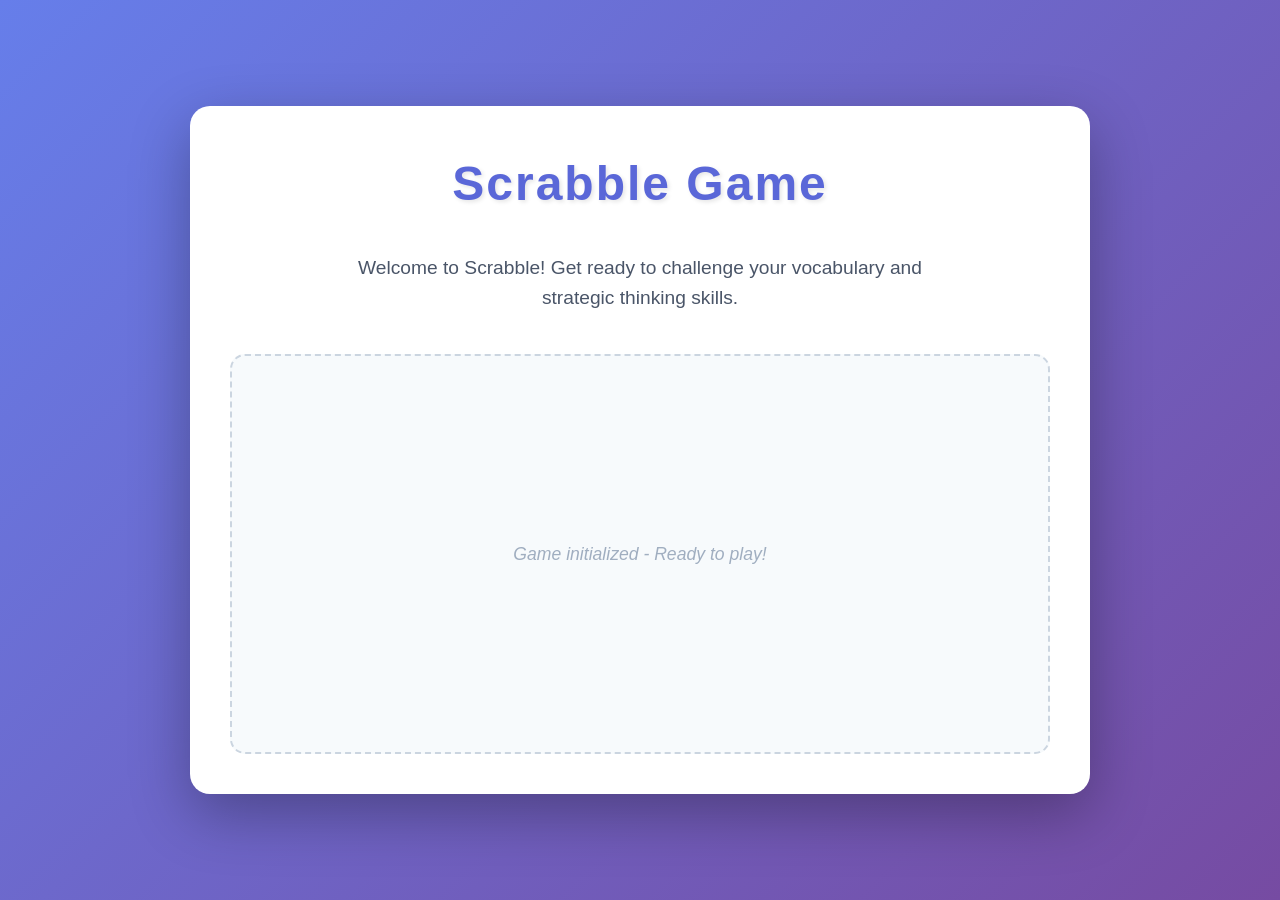
==== index.html @ ff960bee "Setup basic HTML5 project structure for Scrabble game - Created index.html with proper HTML5 structu" ====
<!DOCTYPE html>
<html lang="en">
<head>
    <meta charset="UTF-8">
    <meta name="viewport" content="width=device-width, initial-scale=1.0">
    <meta name="description" content="Interactive multiplayer HTML5 Scrabble game">
    <title>Scrabble Game</title>
    <link rel="stylesheet" href="css/styles.css">
</head>
<body>
    <main class="container">
        <header>
            <h1 class="game-title">Scrabble Game</h1>
        </header>
        
        <section class="welcome-section">
            <p class="welcome-message">
                Welcome to Scrabble! Get ready to challenge your vocabulary and strategic thinking skills.
            </p>
        </section>
        
        <div id="game-container" class="game-container">
            <!-- Game board and components will be dynamically loaded here -->
            <p class="placeholder-text">Game board will appear here</p>
        </div>
    </main>
    
    <script src="js/game.js"></script>
</body>
</html>
---- css/styles.css ----
* {
    margin: 0;
    padding: 0;
    box-sizing: border-box;
}

body {
    font-family: -apple-system, BlinkMacSystemFont, 'Segoe UI', Roboto, Oxygen, Ubuntu, Cantarell, 'Open Sans', 'Helvetica Neue', sans-serif;
    line-height: 1.6;
    color: #333;
    background: linear-gradient(135deg, #667eea 0%, #764ba2 100%);
    min-height: 100vh;
    display: flex;
    justify-content: center;
    align-items: center;
    padding: 20px;
}

.container {
    background: white;
    border-radius: 20px;
    box-shadow: 0 20px 60px rgba(0, 0, 0, 0.3);
    padding: 40px;
    max-width: 900px;
    width: 100%;
    animation: fadeIn 0.5s ease-in;
}

header {
    text-align: center;
    margin-bottom: 30px;
}

.game-title {
    font-size: 3rem;
    color: #5a67d8;
    text-shadow: 2px 2px 4px rgba(0, 0, 0, 0.1);
    font-weight: 700;
    letter-spacing: 2px;
}

.welcome-section {
    text-align: center;
    margin-bottom: 40px;
}

.welcome-message {
    font-size: 1.2rem;
    color: #4a5568;
    max-width: 600px;
    margin: 0 auto;
}

.game-container {
    min-height: 400px;
    background: #f7fafc;
    border: 2px dashed #cbd5e0;
    border-radius: 15px;
    display: flex;
    justify-content: center;
    align-items: center;
    padding: 20px;
    transition: all 0.3s ease;
}

.game-container:hover {
    border-color: #9f7aea;
    background: #faf5ff;
}

.placeholder-text {
    color: #a0aec0;
    font-size: 1.1rem;
    font-style: italic;
}

@keyframes fadeIn {
    from {
        opacity: 0;
        transform: translateY(-20px);
    }
    to {
        opacity: 1;
        transform: translateY(0);
    }
}

@media (max-width: 768px) {
    .game-title {
        font-size: 2rem;
    }
    
    .container {
        padding: 30px 20px;
    }
    
    .welcome-message {
        font-size: 1rem;
    }
    
    .game-container {
        min-height: 300px;
    }
}

@media (max-width: 480px) {
    .game-title {
        font-size: 1.5rem;
        letter-spacing: 1px;
    }
    
    .container {
        padding: 20px 15px;
        border-radius: 10px;
    }
    
    .welcome-message {
        font-size: 0.9rem;
    }
    
    .game-container {
        min-height: 250px;
    }
}
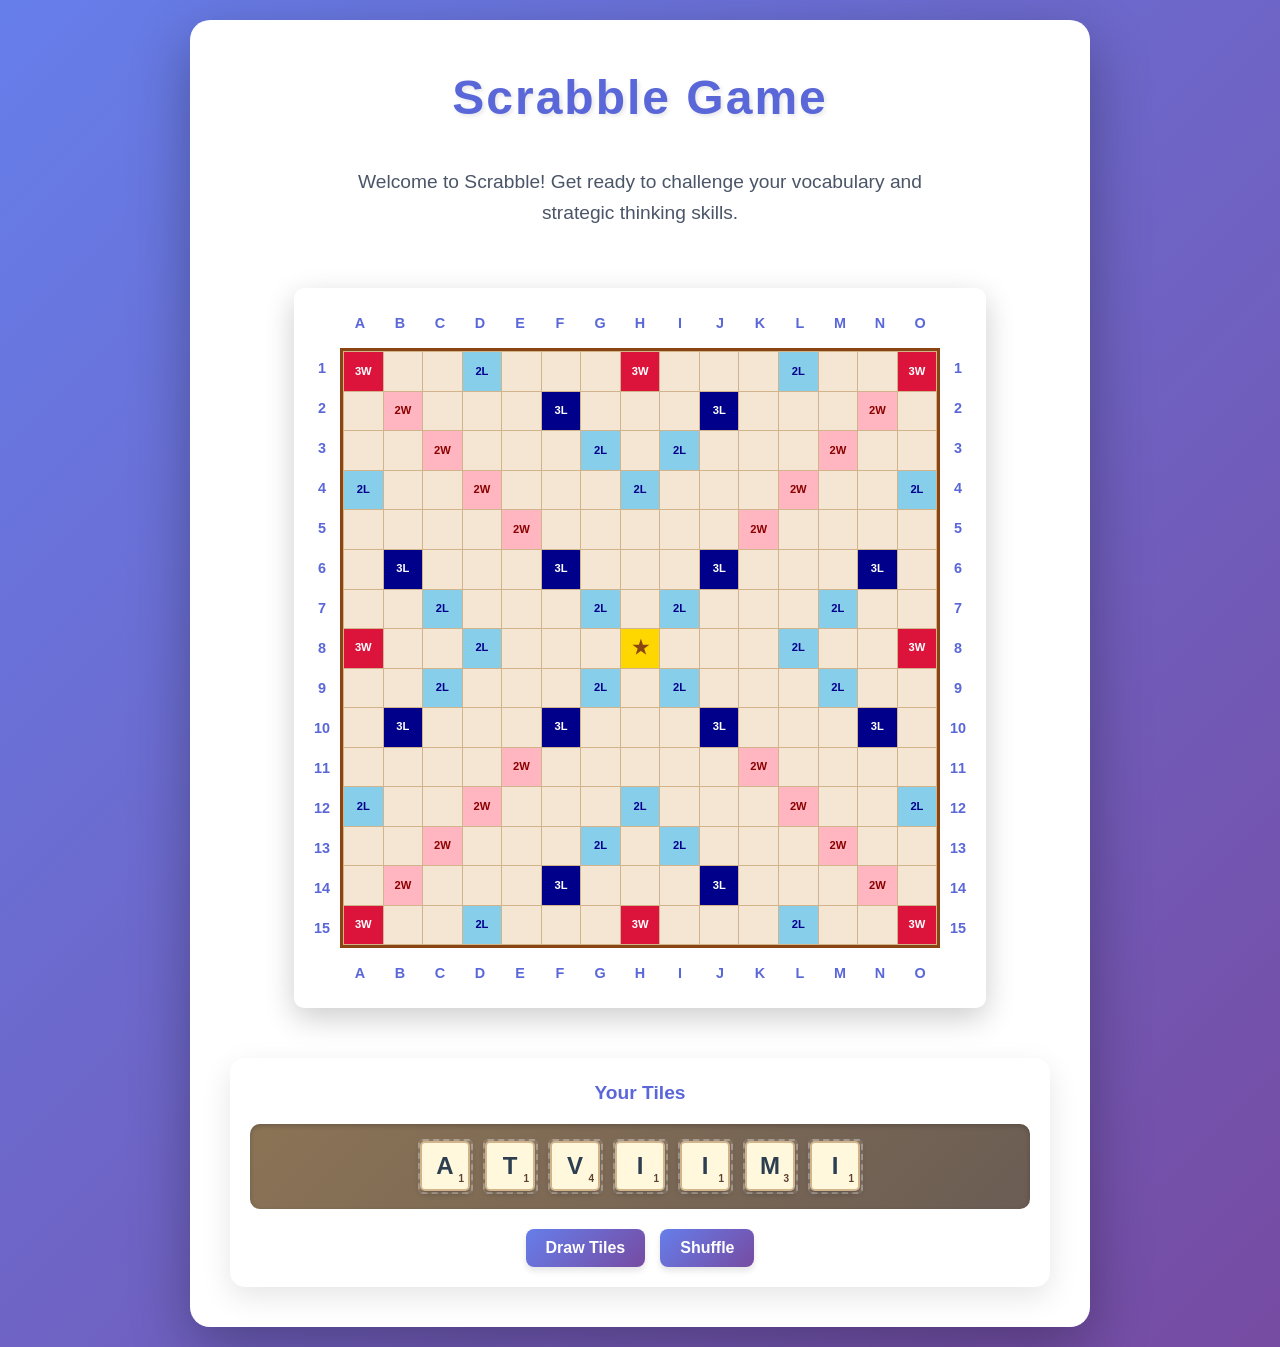
==== commit 6b9d3451: "Implement draggable letter tiles with point values for Scrabble game - Add complete Scrabble letter " ====
--- a/index.html
+++ b/index.html
@@ -23,6 +23,19 @@
             <!-- Game board and components will be dynamically loaded here -->
             <p class="placeholder-text">Game board will appear here</p>
         </div>
+        
+        <div id="tile-rack-container" class="tile-rack-container">
+            <div class="tile-rack-wrapper">
+                <h3 class="rack-title">Your Tiles</h3>
+                <div id="tile-rack" class="tile-rack">
+                    <!-- Tiles will be dynamically loaded here -->
+                </div>
+                <div class="game-controls">
+                    <button id="draw-tiles-btn" class="game-btn">Draw Tiles</button>
+                    <button id="shuffle-tiles-btn" class="game-btn">Shuffle</button>
+                </div>
+            </div>
+        </div>
     </main>
     
     <script src="js/game.js"></script>
--- a/css/styles.css
+++ b/css/styles.css
@@ -53,25 +53,153 @@
 
 .game-container {
     min-height: 400px;
-    background: #f7fafc;
-    border: 2px dashed #cbd5e0;
-    border-radius: 15px;
+    background: transparent;
     display: flex;
     justify-content: center;
     align-items: center;
     padding: 20px;
-    transition: all 0.3s ease;
-}
-
-.game-container:hover {
-    border-color: #9f7aea;
-    background: #faf5ff;
-}
-
-.placeholder-text {
-    color: #a0aec0;
-    font-size: 1.1rem;
-    font-style: italic;
+}
+
+:root {
+    --square-regular: #F5E6D3;
+    --square-tw: #DC143C;
+    --square-dw: #FFB6C1;
+    --square-tl: #00008B;
+    --square-dl: #87CEEB;
+    --square-center: #FFD700;
+    --board-border: #8B4513;
+    --square-border: #D2B48C;
+}
+
+.board-wrapper {
+    display: flex;
+    flex-direction: column;
+    align-items: center;
+    background: white;
+    padding: 10px;
+    border-radius: 10px;
+    box-shadow: 0 10px 30px rgba(0, 0, 0, 0.2);
+}
+
+.board-with-labels {
+    display: flex;
+    align-items: center;
+}
+
+.board-grid {
+    display: grid;
+    grid-template-columns: repeat(15, 1fr);
+    grid-template-rows: repeat(15, 1fr);
+    gap: 1px;
+    background: var(--square-border);
+    border: 3px solid var(--board-border);
+    padding: 1px;
+    aspect-ratio: 1;
+    width: min(600px, calc(100vw - 120px));
+    height: min(600px, calc(100vw - 120px));
+}
+
+.board-square {
+    background: var(--square-regular);
+    display: flex;
+    justify-content: center;
+    align-items: center;
+    cursor: pointer;
+    transition: all 0.2s ease;
+    position: relative;
+    aspect-ratio: 1;
+}
+
+.board-square:hover {
+    transform: scale(1.05);
+    z-index: 10;
+    box-shadow: 0 2px 8px rgba(0, 0, 0, 0.3);
+}
+
+.board-square.triple-word {
+    background: var(--square-tw);
+}
+
+.board-square.double-word {
+    background: var(--square-dw);
+}
+
+.board-square.triple-letter {
+    background: var(--square-tl);
+}
+
+.board-square.double-letter {
+    background: var(--square-dl);
+}
+
+.board-square.center {
+    background: var(--square-center);
+}
+
+.square-label {
+    font-size: 0.7em;
+    font-weight: bold;
+    text-align: center;
+    pointer-events: none;
+}
+
+.board-square.triple-word .square-label,
+.board-square.triple-letter .square-label {
+    color: white;
+}
+
+.board-square.double-word .square-label {
+    color: #8B0000;
+}
+
+.board-square.double-letter .square-label {
+    color: #00008B;
+}
+
+.board-square.center .square-label {
+    font-size: 1.2em;
+    color: #8B4513;
+}
+
+.coordinate-labels {
+    display: flex;
+    font-weight: bold;
+    color: #5a67d8;
+    font-size: 0.9rem;
+}
+
+.coordinate-labels.top,
+.coordinate-labels.bottom {
+    flex-direction: row;
+    width: 100%;
+    justify-content: center;
+    margin: 5px 0;
+}
+
+.coordinate-labels.left,
+.coordinate-labels.right {
+    flex-direction: column;
+    height: min(600px, calc(100vw - 120px));
+    justify-content: space-around;
+    margin: 0 10px;
+}
+
+.coordinate-label {
+    display: flex;
+    justify-content: center;
+    align-items: center;
+    width: calc(min(600px, calc(100vw - 120px)) / 15);
+    height: calc(min(600px, calc(100vw - 120px)) / 15);
+}
+
+.coordinate-labels.left .coordinate-label,
+.coordinate-labels.right .coordinate-label {
+    width: auto;
+    height: calc(min(600px, calc(100vw - 120px)) / 15);
+}
+
+.label-spacer {
+    width: 13px;
 }
 
 @keyframes fadeIn {
@@ -92,6 +220,7 @@
     
     .container {
         padding: 30px 20px;
+        max-width: 100%;
     }
     
     .welcome-message {
@@ -100,7 +229,202 @@
     
     .game-container {
         min-height: 300px;
-    }
+        padding: 10px;
+    }
+    
+    .board-grid {
+        width: min(500px, calc(100vw - 80px));
+        height: min(500px, calc(100vw - 80px));
+    }
+    
+    .coordinate-labels.left,
+    .coordinate-labels.right {
+        height: min(500px, calc(100vw - 80px));
+    }
+    
+    .coordinate-label {
+        width: calc(min(500px, calc(100vw - 80px)) / 15);
+        height: calc(min(500px, calc(100vw - 80px)) / 15);
+        font-size: 0.75rem;
+    }
+    
+    .coordinate-labels.left .coordinate-label,
+    .coordinate-labels.right .coordinate-label {
+        height: calc(min(500px, calc(100vw - 80px)) / 15);
+    }
+    
+    .square-label {
+        font-size: 0.6em;
+    }
+}
+
+.tile-rack-container {
+    margin-top: 30px;
+    background: white;
+    border-radius: 15px;
+    padding: 20px;
+    box-shadow: 0 10px 30px rgba(0, 0, 0, 0.1);
+}
+
+.tile-rack-wrapper {
+    text-align: center;
+}
+
+.rack-title {
+    color: #5a67d8;
+    margin-bottom: 15px;
+    font-size: 1.2rem;
+}
+
+.tile-rack {
+    display: flex;
+    justify-content: center;
+    gap: 10px;
+    min-height: 70px;
+    background: linear-gradient(135deg, #8B7355 0%, #6B5D54 100%);
+    border-radius: 10px;
+    padding: 15px;
+    box-shadow: inset 0 2px 5px rgba(0, 0, 0, 0.2);
+    margin-bottom: 20px;
+}
+
+.tile-slot {
+    width: 55px;
+    height: 55px;
+    background: rgba(255, 255, 255, 0.1);
+    border: 2px dashed rgba(255, 255, 255, 0.3);
+    border-radius: 5px;
+    display: flex;
+    align-items: center;
+    justify-content: center;
+}
+
+.tile {
+    width: 50px;
+    height: 50px;
+    background: #FFF8DC;
+    border: 2px solid #D2B48C;
+    border-radius: 5px;
+    display: flex;
+    align-items: center;
+    justify-content: center;
+    position: relative;
+    cursor: grab;
+    font-weight: bold;
+    font-size: 24px;
+    color: #2C3E50;
+    box-shadow: 0 3px 6px rgba(0, 0, 0, 0.2), 
+                0 1px 2px rgba(0, 0, 0, 0.1);
+    transition: transform 0.2s, box-shadow 0.2s;
+    user-select: none;
+}
+
+.tile:hover {
+    transform: translateY(-2px);
+    box-shadow: 0 5px 10px rgba(0, 0, 0, 0.3), 
+                0 2px 4px rgba(0, 0, 0, 0.1);
+}
+
+.tile.dragging {
+    opacity: 0.5;
+    cursor: grabbing;
+    transform: scale(1.1);
+    z-index: 1000;
+}
+
+.tile.dragging-active {
+    opacity: 0.7;
+    cursor: grabbing;
+    transform: scale(1.05);
+}
+
+.tile-letter {
+    font-size: 24px;
+    font-weight: bold;
+    text-align: center;
+}
+
+.tile-points {
+    position: absolute;
+    bottom: 2px;
+    right: 4px;
+    font-size: 10px;
+    font-weight: bold;
+    color: #5C4033;
+}
+
+.tile.blank .tile-letter {
+    color: transparent;
+}
+
+.tile.blank .tile-points {
+    display: none;
+}
+
+.board-square.occupied {
+    background-color: #E8DCC0;
+}
+
+.board-square.valid-drop {
+    background-color: #90EE90 !important;
+    animation: pulse 0.5s ease-in-out infinite;
+}
+
+.board-square.invalid-drop {
+    background-color: #FFB6C1 !important;
+}
+
+@keyframes pulse {
+    0% {
+        transform: scale(1);
+    }
+    50% {
+        transform: scale(1.05);
+    }
+    100% {
+        transform: scale(1);
+    }
+}
+
+.game-controls {
+    display: flex;
+    justify-content: center;
+    gap: 15px;
+}
+
+.game-btn {
+    padding: 10px 20px;
+    background: linear-gradient(135deg, #667eea 0%, #764ba2 100%);
+    color: white;
+    border: none;
+    border-radius: 8px;
+    font-size: 1rem;
+    font-weight: 600;
+    cursor: pointer;
+    transition: transform 0.2s, box-shadow 0.2s;
+    box-shadow: 0 4px 6px rgba(0, 0, 0, 0.1);
+}
+
+.game-btn:hover {
+    transform: translateY(-2px);
+    box-shadow: 0 6px 12px rgba(0, 0, 0, 0.15);
+}
+
+.game-btn:active {
+    transform: translateY(0);
+    box-shadow: 0 2px 4px rgba(0, 0, 0, 0.1);
+}
+
+.game-btn:disabled {
+    background: #CBD5E0;
+    cursor: not-allowed;
+    transform: none;
+}
+
+.board-square .tile {
+    width: 90%;
+    height: 90%;
+    margin: auto;
 }
 
 @media (max-width: 480px) {
@@ -110,7 +434,7 @@
     }
     
     .container {
-        padding: 20px 15px;
+        padding: 20px 10px;
         border-radius: 10px;
     }
     
@@ -120,5 +444,81 @@
     
     .game-container {
         min-height: 250px;
+        padding: 5px;
+    }
+    
+    .board-wrapper {
+        padding: 5px;
+    }
+    
+    .board-grid {
+        width: calc(100vw - 60px);
+        height: calc(100vw - 60px);
+        max-width: 400px;
+        max-height: 400px;
+    }
+    
+    .coordinate-labels.left,
+    .coordinate-labels.right {
+        height: calc(100vw - 60px);
+        max-height: 400px;
+        margin: 0 5px;
+    }
+    
+    .coordinate-label {
+        width: calc((100vw - 60px) / 15);
+        height: calc((100vw - 60px) / 15);
+        max-width: calc(400px / 15);
+        max-height: calc(400px / 15);
+        font-size: 0.65rem;
+    }
+    
+    .coordinate-labels.left .coordinate-label,
+    .coordinate-labels.right .coordinate-label {
+        width: auto;
+        height: calc((100vw - 60px) / 15);
+        max-height: calc(400px / 15);
+    }
+    
+    .square-label {
+        font-size: 0.5em;
+    }
+    
+    .board-square.center .square-label {
+        font-size: 0.9em;
+    }
+    
+    .tile-rack {
+        gap: 5px;
+        padding: 10px;
+    }
+    
+    .tile-slot {
+        width: 40px;
+        height: 40px;
+    }
+    
+    .tile {
+        width: 36px;
+        height: 36px;
+        font-size: 18px;
+    }
+    
+    .tile-letter {
+        font-size: 18px;
+    }
+    
+    .tile-points {
+        font-size: 8px;
+    }
+    
+    .game-controls {
+        flex-direction: column;
+        gap: 10px;
+    }
+    
+    .game-btn {
+        font-size: 0.9rem;
+        padding: 8px 16px;
     }
 }
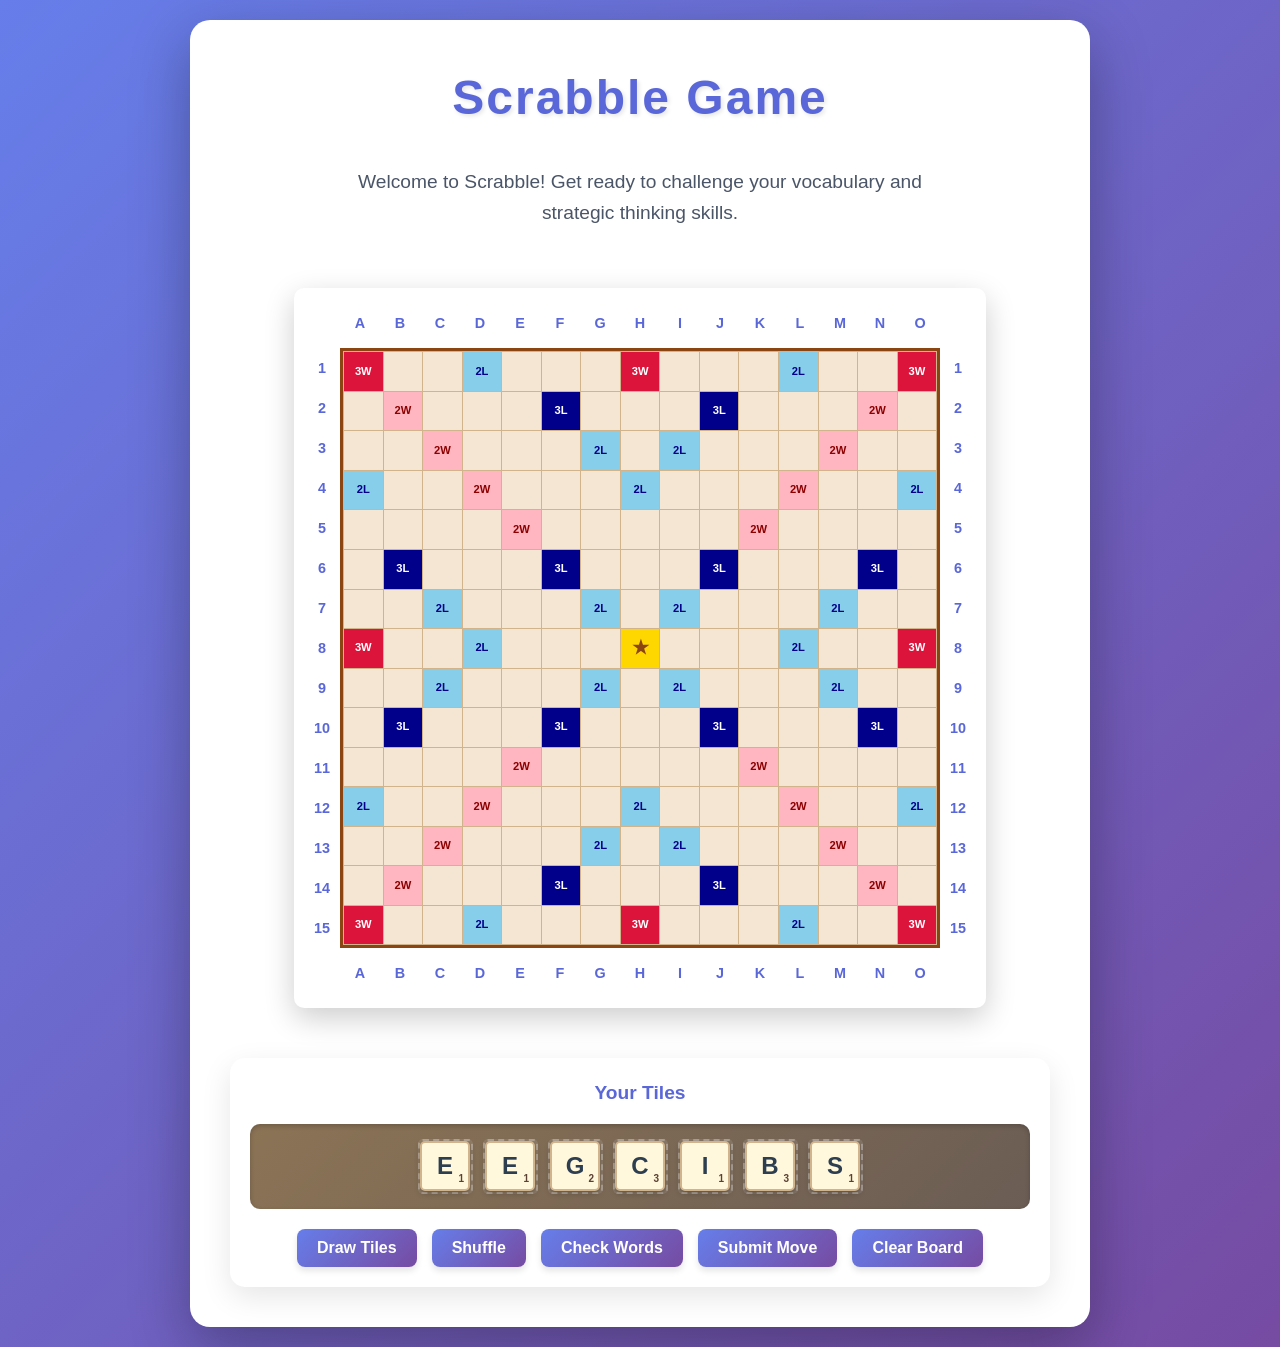
==== commit 22828bff: "Implement word validation and dictionary system for Scrabble game - Added SOWPODS dictionary (267,75" ====
--- a/index.html
+++ b/index.html
@@ -33,6 +33,9 @@
                 <div class="game-controls">
                     <button id="draw-tiles-btn" class="game-btn">Draw Tiles</button>
                     <button id="shuffle-tiles-btn" class="game-btn">Shuffle</button>
+                    <button id="validate-word-btn" class="game-btn">Check Words</button>
+                    <button id="submit-word-btn" class="game-btn" disabled>Submit Move</button>
+                    <button id="clear-board-btn" class="game-btn">Clear Board</button>
                 </div>
             </div>
         </div>
--- a/css/styles.css
+++ b/css/styles.css
@@ -213,6 +213,136 @@
     }
 }
 
+.validation-feedback {
+    position: fixed;
+    top: 20px;
+    left: 50%;
+    transform: translateX(-50%);
+    padding: 15px 30px;
+    border-radius: 10px;
+    font-weight: 600;
+    font-size: 1.1rem;
+    z-index: 1000;
+    animation: slideDown 0.3s ease-out;
+    box-shadow: 0 5px 20px rgba(0, 0, 0, 0.2);
+}
+
+.validation-feedback.valid {
+    background: linear-gradient(135deg, #4CAF50, #45a049);
+    color: white;
+    border: 2px solid #45a049;
+}
+
+.validation-feedback.invalid {
+    background: linear-gradient(135deg, #f44336, #da190b);
+    color: white;
+    border: 2px solid #da190b;
+}
+
+.validation-feedback.fade-out {
+    animation: fadeOut 0.3s ease-out forwards;
+}
+
+@keyframes slideDown {
+    from {
+        opacity: 0;
+        transform: translateX(-50%) translateY(-20px);
+    }
+    to {
+        opacity: 1;
+        transform: translateX(-50%) translateY(0);
+    }
+}
+
+@keyframes fadeOut {
+    to {
+        opacity: 0;
+        transform: translateX(-50%) translateY(-20px);
+    }
+}
+
+.loading-indicator {
+    position: fixed;
+    top: 50%;
+    left: 50%;
+    transform: translate(-50%, -50%);
+    background: white;
+    padding: 30px 50px;
+    border-radius: 15px;
+    box-shadow: 0 10px 40px rgba(0, 0, 0, 0.3);
+    z-index: 2000;
+    display: flex;
+    flex-direction: column;
+    align-items: center;
+    gap: 20px;
+}
+
+.loader-spinner {
+    width: 50px;
+    height: 50px;
+    border: 5px solid #f3f3f3;
+    border-top: 5px solid #5a67d8;
+    border-radius: 50%;
+    animation: spin 1s linear infinite;
+}
+
+.loader-message {
+    font-size: 1.2rem;
+    color: #4a5568;
+    font-weight: 600;
+}
+
+@keyframes spin {
+    0% { transform: rotate(0deg); }
+    100% { transform: rotate(360deg); }
+}
+
+.error-message {
+    position: fixed;
+    bottom: 20px;
+    right: 20px;
+    background: #f44336;
+    color: white;
+    padding: 15px 25px;
+    border-radius: 10px;
+    box-shadow: 0 5px 20px rgba(244, 67, 54, 0.3);
+    font-weight: 600;
+    z-index: 1000;
+    animation: slideUp 0.3s ease-out;
+}
+
+.error-message.fade-out {
+    animation: fadeOutDown 0.3s ease-out forwards;
+}
+
+@keyframes slideUp {
+    from {
+        opacity: 0;
+        transform: translateY(20px);
+    }
+    to {
+        opacity: 1;
+        transform: translateY(0);
+    }
+}
+
+@keyframes fadeOutDown {
+    to {
+        opacity: 0;
+        transform: translateY(20px);
+    }
+}
+
+.board-square.valid-word {
+    background-color: #c8e6c9 !important;
+    box-shadow: 0 0 10px rgba(76, 175, 80, 0.5);
+}
+
+.board-square.invalid-word {
+    background-color: #ffcdd2 !important;
+    box-shadow: 0 0 10px rgba(244, 67, 54, 0.5);
+}
+
 @media (max-width: 768px) {
     .game-title {
         font-size: 2rem;
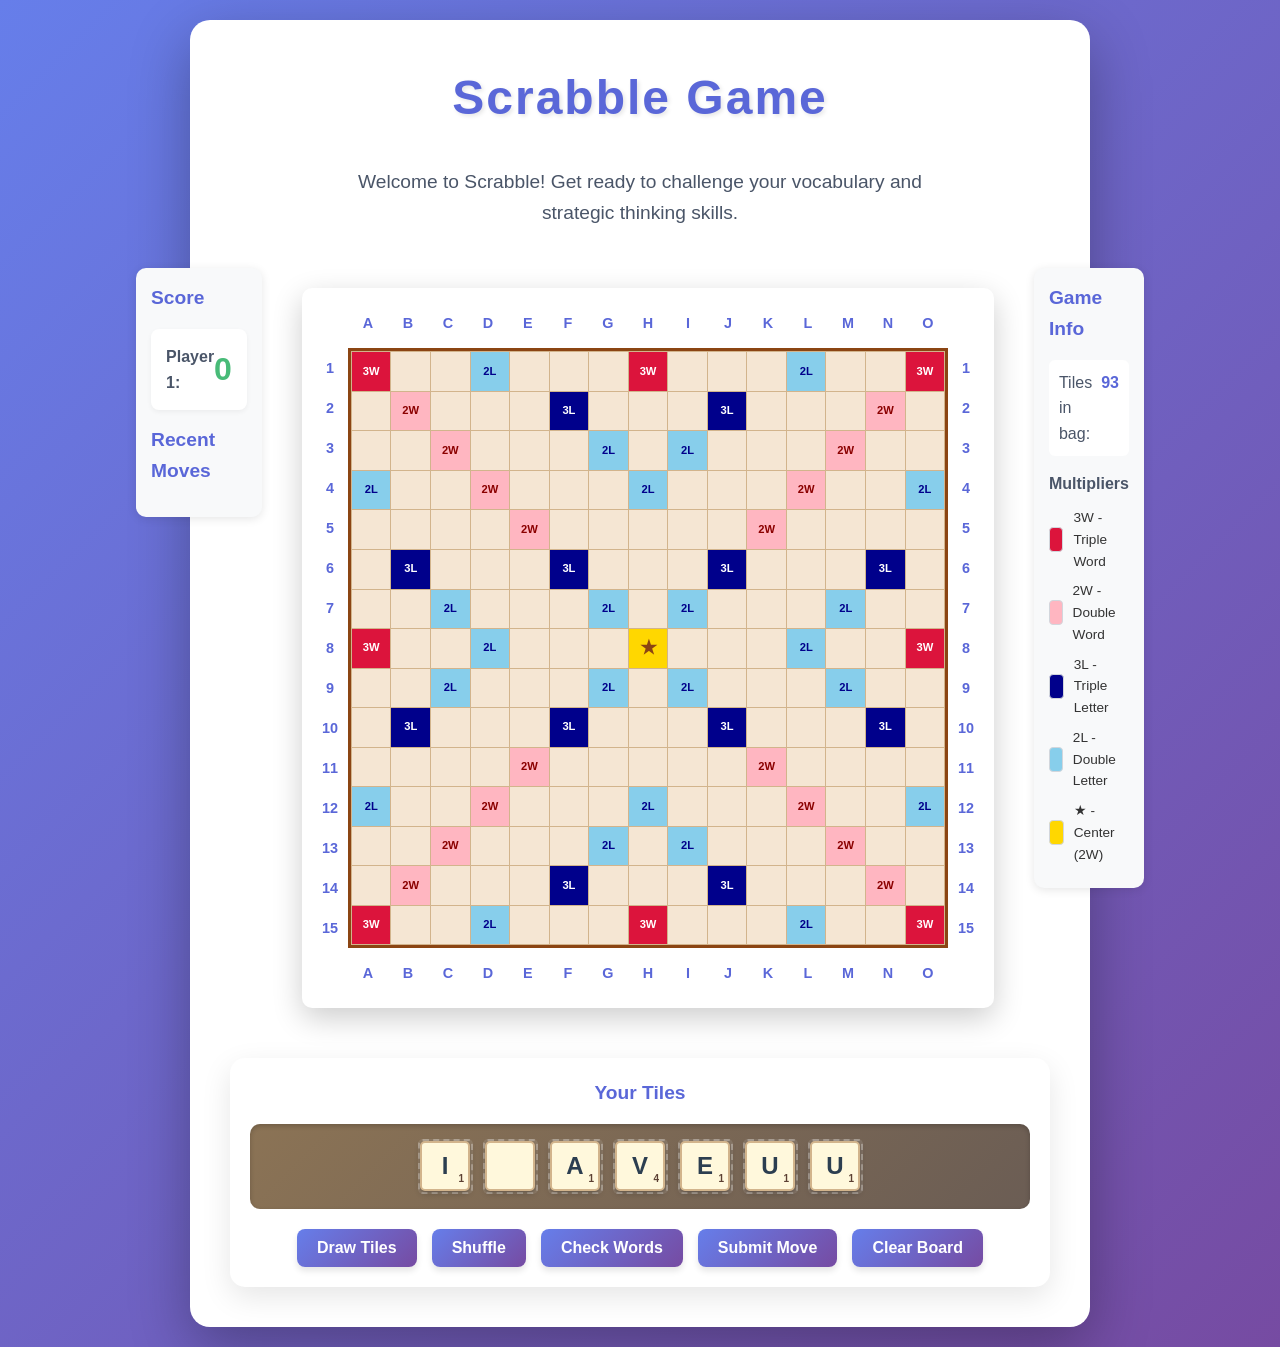
==== commit 2c66d034: "Implement complete scoring system with special square multipliers - Add comprehensive scoring calcul" ====
--- a/index.html
+++ b/index.html
@@ -19,9 +19,60 @@
             </p>
         </section>
         
-        <div id="game-container" class="game-container">
-            <!-- Game board and components will be dynamically loaded here -->
-            <p class="placeholder-text">Game board will appear here</p>
+        <div class="game-area">
+            <div class="left-sidebar">
+                <div class="score-panel">
+                    <h3>Score</h3>
+                    <div class="score-display">
+                        <span class="score-label">Player 1:</span>
+                        <span id="current-score" class="score-value">0</span>
+                    </div>
+                    <div id="score-preview" class="score-preview"></div>
+                </div>
+                
+                <div class="score-history-panel">
+                    <h3>Recent Moves</h3>
+                    <div id="score-history" class="score-history"></div>
+                </div>
+            </div>
+            
+            <div id="game-container" class="game-container">
+                <!-- Game board and components will be dynamically loaded here -->
+                <p class="placeholder-text">Game board will appear here</p>
+            </div>
+            
+            <div class="right-sidebar">
+                <div class="game-info">
+                    <h3>Game Info</h3>
+                    <div class="tiles-remaining">
+                        <span>Tiles in bag:</span>
+                        <span id="tiles-count">100</span>
+                    </div>
+                    <div class="multiplier-legend">
+                        <h4>Multipliers</h4>
+                        <div class="legend-item">
+                            <span class="legend-color triple-word"></span>
+                            <span>3W - Triple Word</span>
+                        </div>
+                        <div class="legend-item">
+                            <span class="legend-color double-word"></span>
+                            <span>2W - Double Word</span>
+                        </div>
+                        <div class="legend-item">
+                            <span class="legend-color triple-letter"></span>
+                            <span>3L - Triple Letter</span>
+                        </div>
+                        <div class="legend-item">
+                            <span class="legend-color double-letter"></span>
+                            <span>2L - Double Letter</span>
+                        </div>
+                        <div class="legend-item">
+                            <span class="legend-color center"></span>
+                            <span>★ - Center (2W)</span>
+                        </div>
+                    </div>
+                </div>
+            </div>
         </div>
         
         <div id="tile-rack-container" class="tile-rack-container">
--- a/css/styles.css
+++ b/css/styles.css
@@ -343,6 +343,19 @@
     box-shadow: 0 0 10px rgba(244, 67, 54, 0.5);
 }
 
+@media (max-width: 1200px) {
+    .game-area {
+        flex-direction: column;
+        align-items: center;
+    }
+    
+    .left-sidebar, .right-sidebar {
+        width: 100%;
+        max-width: 600px;
+        margin: 10px 0;
+    }
+}
+
 @media (max-width: 768px) {
     .game-title {
         font-size: 2rem;
@@ -651,4 +664,298 @@
         font-size: 0.9rem;
         padding: 8px 16px;
     }
+}
+
+/* Score Display Styles */
+.game-area {
+    display: flex;
+    gap: 20px;
+    justify-content: center;
+    align-items: flex-start;
+}
+
+.left-sidebar, .right-sidebar {
+    width: 200px;
+    background: #f8f9fa;
+    border-radius: 10px;
+    padding: 15px;
+    box-shadow: 0 2px 10px rgba(0, 0, 0, 0.1);
+}
+
+.score-panel h3, .score-history-panel h3, .game-info h3 {
+    color: #5a67d8;
+    margin-bottom: 15px;
+    font-size: 1.2rem;
+}
+
+.score-display {
+    background: white;
+    padding: 15px;
+    border-radius: 8px;
+    box-shadow: 0 2px 5px rgba(0, 0, 0, 0.05);
+    margin-bottom: 15px;
+    display: flex;
+    justify-content: space-between;
+    align-items: center;
+}
+
+.score-label {
+    font-weight: 600;
+    color: #4a5568;
+}
+
+.score-value {
+    font-size: 2rem;
+    font-weight: 700;
+    color: #48bb78;
+}
+
+/* Score Preview */
+.score-preview {
+    display: none;
+    background: #e6fffa;
+    border: 2px solid #38b2ac;
+    border-radius: 8px;
+    padding: 10px;
+    margin-top: 10px;
+    animation: slideDown 0.3s ease;
+}
+
+.score-preview-content {
+    font-size: 0.9rem;
+}
+
+.score-total {
+    font-size: 1.2rem;
+    font-weight: 700;
+    color: #38b2ac;
+    margin-bottom: 8px;
+    text-align: center;
+}
+
+.score-breakdown {
+    margin-top: 10px;
+    padding-top: 10px;
+    border-top: 1px solid #81e6d9;
+}
+
+.word-score {
+    display: flex;
+    justify-content: space-between;
+    margin: 5px 0;
+    padding: 5px;
+    background: white;
+    border-radius: 4px;
+}
+
+.word-text {
+    font-weight: 600;
+    color: #2d3748;
+}
+
+.word-points {
+    color: #38b2ac;
+    font-weight: 500;
+}
+
+.bingo-bonus {
+    background: linear-gradient(135deg, #667eea 0%, #764ba2 100%);
+    color: white;
+    padding: 8px;
+    border-radius: 6px;
+    text-align: center;
+    font-weight: 700;
+    margin-top: 10px;
+    animation: pulse 1s ease infinite;
+}
+
+/* Score History */
+.score-history {
+    max-height: 300px;
+    overflow-y: auto;
+}
+
+.score-history-list {
+    display: flex;
+    flex-direction: column;
+    gap: 10px;
+}
+
+.history-entry {
+    background: white;
+    padding: 10px;
+    border-radius: 6px;
+    box-shadow: 0 1px 3px rgba(0, 0, 0, 0.1);
+    font-size: 0.85rem;
+}
+
+.history-player {
+    font-weight: 600;
+    color: #5a67d8;
+    margin-bottom: 5px;
+}
+
+.history-words {
+    color: #4a5568;
+    margin-bottom: 3px;
+}
+
+.history-score {
+    color: #48bb78;
+    font-weight: 600;
+}
+
+/* Game Info Panel */
+.tiles-remaining {
+    background: white;
+    padding: 10px;
+    border-radius: 6px;
+    margin-bottom: 15px;
+    display: flex;
+    justify-content: space-between;
+}
+
+.tiles-remaining span:first-child {
+    color: #4a5568;
+}
+
+.tiles-remaining span:last-child {
+    font-weight: 700;
+    color: #5a67d8;
+}
+
+.multiplier-legend {
+    margin-top: 15px;
+}
+
+.multiplier-legend h4 {
+    font-size: 1rem;
+    color: #4a5568;
+    margin-bottom: 10px;
+}
+
+.legend-item {
+    display: flex;
+    align-items: center;
+    gap: 10px;
+    margin: 8px 0;
+    font-size: 0.85rem;
+}
+
+.legend-color {
+    width: 25px;
+    height: 25px;
+    border-radius: 4px;
+    border: 1px solid #d2d6dc;
+}
+
+.legend-color.triple-word {
+    background: var(--square-tw);
+}
+
+.legend-color.double-word {
+    background: var(--square-dw);
+}
+
+.legend-color.triple-letter {
+    background: var(--square-tl);
+}
+
+.legend-color.double-letter {
+    background: var(--square-dl);
+}
+
+.legend-color.center {
+    background: var(--square-center);
+}
+
+/* Score Animations */
+.score-float {
+    position: fixed;
+    font-size: 2rem;
+    font-weight: 700;
+    color: #48bb78;
+    text-shadow: 2px 2px 4px rgba(0, 0, 0, 0.2);
+    pointer-events: none;
+    z-index: 1000;
+    transform: translate(-50%, -50%);
+}
+
+.score-float.animate {
+    animation: floatUp 2s ease-out forwards;
+}
+
+@keyframes floatUp {
+    0% {
+        opacity: 1;
+        transform: translate(-50%, -50%);
+    }
+    100% {
+        opacity: 0;
+        transform: translate(-50%, -150px);
+    }
+}
+
+/* Tile Points Animation */
+.tile-points-float {
+    position: fixed;
+    font-size: 1.2rem;
+    font-weight: 700;
+    color: #764ba2;
+    text-shadow: 1px 1px 2px rgba(0, 0, 0, 0.2);
+    pointer-events: none;
+    z-index: 999;
+    transform: translateX(-50%);
+}
+
+.tile-points-float.animate {
+    animation: floatUpSmall 1s ease-out forwards;
+}
+
+@keyframes floatUpSmall {
+    0% {
+        opacity: 1;
+        transform: translateX(-50%) translateY(0);
+    }
+    100% {
+        opacity: 0;
+        transform: translateX(-50%) translateY(-30px);
+    }
+}
+
+/* Multiplier Highlight Animation */
+.multiplier-active {
+    animation: highlightMultiplier 1.5s ease;
+}
+
+@keyframes highlightMultiplier {
+    0%, 100% {
+        box-shadow: 0 0 0 0 rgba(255, 215, 0, 0);
+    }
+    50% {
+        box-shadow: 0 0 20px 10px rgba(255, 215, 0, 0.6);
+    }
+}
+
+@keyframes pulse {
+    0% {
+        transform: scale(1);
+    }
+    50% {
+        transform: scale(1.05);
+    }
+    100% {
+        transform: scale(1);
+    }
+}
+
+@keyframes slideDown {
+    from {
+        opacity: 0;
+        transform: translateY(-10px);
+    }
+    to {
+        opacity: 1;
+        transform: translateY(0);
+    }
 }
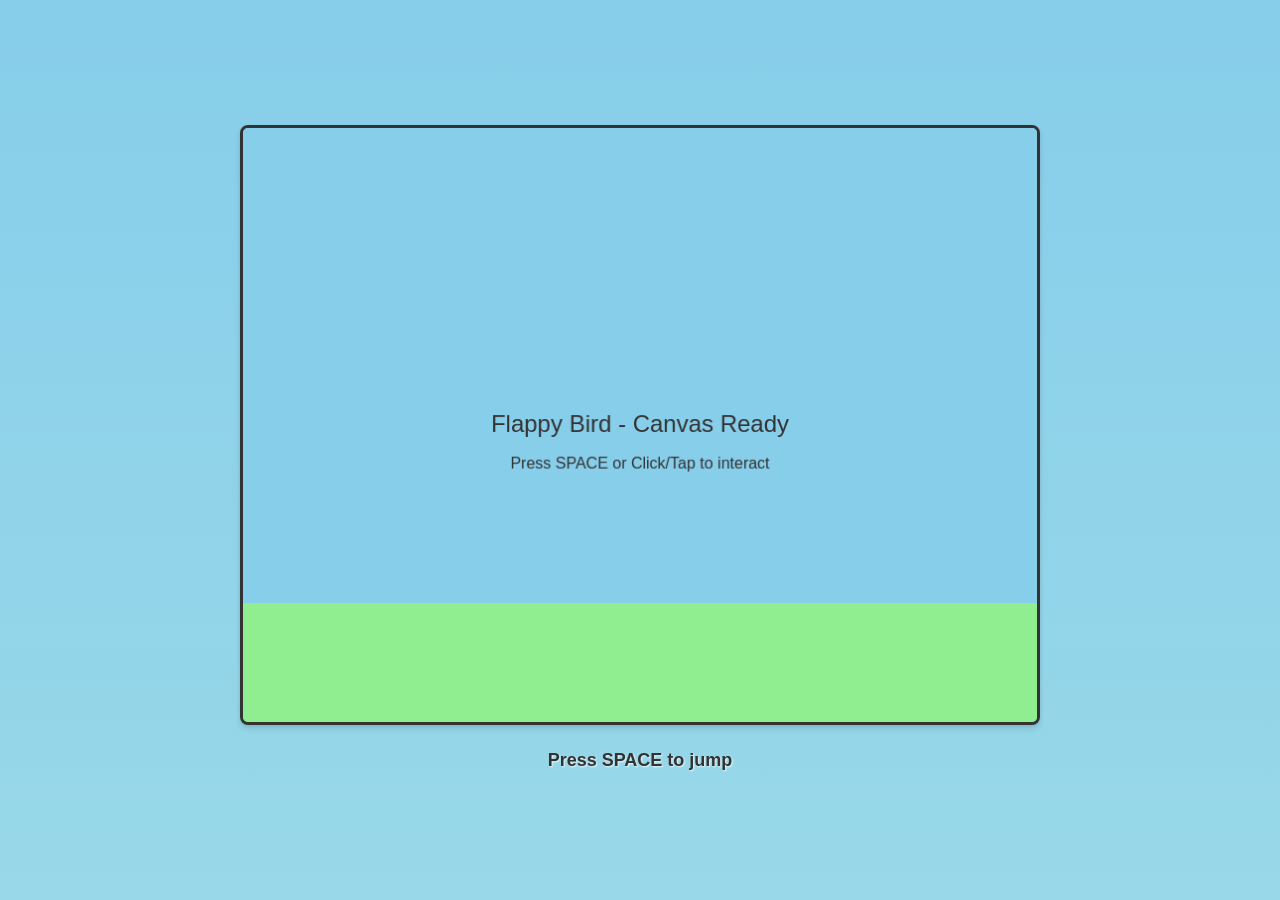
==== commit 412f8021: "feat: Create HTML structure and canvas setup for Flappy Bird game - Add index.html with HTML5 struct" ====
--- a/index.html
+++ b/index.html
@@ -3,95 +3,17 @@
 <head>
     <meta charset="UTF-8">
     <meta name="viewport" content="width=device-width, initial-scale=1.0">
-    <meta name="description" content="Interactive multiplayer HTML5 Scrabble game">
-    <title>Scrabble Game</title>
-    <link rel="stylesheet" href="css/styles.css">
+    <meta http-equiv="X-UA-Compatible" content="IE=edge">
+    <title>Flappy Bird Clone</title>
+    <link rel="stylesheet" href="style.css">
 </head>
 <body>
-    <main class="container">
-        <header>
-            <h1 class="game-title">Scrabble Game</h1>
-        </header>
-        
-        <section class="welcome-section">
-            <p class="welcome-message">
-                Welcome to Scrabble! Get ready to challenge your vocabulary and strategic thinking skills.
-            </p>
-        </section>
-        
-        <div class="game-area">
-            <div class="left-sidebar">
-                <div class="score-panel">
-                    <h3>Score</h3>
-                    <div class="score-display">
-                        <span class="score-label">Player 1:</span>
-                        <span id="current-score" class="score-value">0</span>
-                    </div>
-                    <div id="score-preview" class="score-preview"></div>
-                </div>
-                
-                <div class="score-history-panel">
-                    <h3>Recent Moves</h3>
-                    <div id="score-history" class="score-history"></div>
-                </div>
-            </div>
-            
-            <div id="game-container" class="game-container">
-                <!-- Game board and components will be dynamically loaded here -->
-                <p class="placeholder-text">Game board will appear here</p>
-            </div>
-            
-            <div class="right-sidebar">
-                <div class="game-info">
-                    <h3>Game Info</h3>
-                    <div class="tiles-remaining">
-                        <span>Tiles in bag:</span>
-                        <span id="tiles-count">100</span>
-                    </div>
-                    <div class="multiplier-legend">
-                        <h4>Multipliers</h4>
-                        <div class="legend-item">
-                            <span class="legend-color triple-word"></span>
-                            <span>3W - Triple Word</span>
-                        </div>
-                        <div class="legend-item">
-                            <span class="legend-color double-word"></span>
-                            <span>2W - Double Word</span>
-                        </div>
-                        <div class="legend-item">
-                            <span class="legend-color triple-letter"></span>
-                            <span>3L - Triple Letter</span>
-                        </div>
-                        <div class="legend-item">
-                            <span class="legend-color double-letter"></span>
-                            <span>2L - Double Letter</span>
-                        </div>
-                        <div class="legend-item">
-                            <span class="legend-color center"></span>
-                            <span>★ - Center (2W)</span>
-                        </div>
-                    </div>
-                </div>
-            </div>
+    <div class="game-container">
+        <canvas id="gameCanvas" width="800" height="600"></canvas>
+        <div class="game-info">
+            <p>Press SPACE to jump</p>
         </div>
-        
-        <div id="tile-rack-container" class="tile-rack-container">
-            <div class="tile-rack-wrapper">
-                <h3 class="rack-title">Your Tiles</h3>
-                <div id="tile-rack" class="tile-rack">
-                    <!-- Tiles will be dynamically loaded here -->
-                </div>
-                <div class="game-controls">
-                    <button id="draw-tiles-btn" class="game-btn">Draw Tiles</button>
-                    <button id="shuffle-tiles-btn" class="game-btn">Shuffle</button>
-                    <button id="validate-word-btn" class="game-btn">Check Words</button>
-                    <button id="submit-word-btn" class="game-btn" disabled>Submit Move</button>
-                    <button id="clear-board-btn" class="game-btn">Clear Board</button>
-                </div>
-            </div>
-        </div>
-    </main>
-    
-    <script src="js/game.js"></script>
+    </div>
+    <script src="game.js"></script>
 </body>
 </html>
--- a/style.css
+++ b/style.css
@@ -0,0 +1,89 @@
+* {
+    margin: 0;
+    padding: 0;
+    box-sizing: border-box;
+}
+
+body {
+    display: flex;
+    justify-content: center;
+    align-items: center;
+    min-height: 100vh;
+    background: linear-gradient(to bottom, #87CEEB, #98D8E8);
+    font-family: Arial, sans-serif;
+    overflow: hidden;
+}
+
+.game-container {
+    display: flex;
+    flex-direction: column;
+    align-items: center;
+    gap: 20px;
+    padding: 20px;
+}
+
+#gameCanvas {
+    border: 3px solid #333;
+    border-radius: 8px;
+    background: linear-gradient(to bottom, #87CEEB 0%, #87CEEB 80%, #90EE90 80%, #90EE90 100%);
+    box-shadow: 0 4px 6px rgba(0, 0, 0, 0.1), 0 1px 3px rgba(0, 0, 0, 0.08);
+    max-width: 100%;
+    height: auto;
+    display: block;
+}
+
+.game-info {
+    text-align: center;
+    color: #333;
+    font-size: 18px;
+    font-weight: bold;
+    text-shadow: 1px 1px 2px rgba(255, 255, 255, 0.8);
+}
+
+.game-info p {
+    margin: 5px 0;
+}
+
+@media (max-width: 850px) {
+    #gameCanvas {
+        width: 100%;
+        max-width: 600px;
+        height: auto;
+    }
+    
+    .game-container {
+        padding: 10px;
+    }
+    
+    .game-info {
+        font-size: 16px;
+    }
+}
+
+@media (max-width: 600px) {
+    body {
+        background: linear-gradient(to bottom, #87CEEB, #98D8E8);
+    }
+    
+    #gameCanvas {
+        width: calc(100vw - 20px);
+        height: auto;
+        border-width: 2px;
+    }
+    
+    .game-info {
+        font-size: 14px;
+    }
+}
+
+@media (orientation: landscape) and (max-height: 600px) {
+    .game-container {
+        flex-direction: row;
+        gap: 15px;
+    }
+    
+    #gameCanvas {
+        height: calc(100vh - 40px);
+        width: auto;
+    }
+}
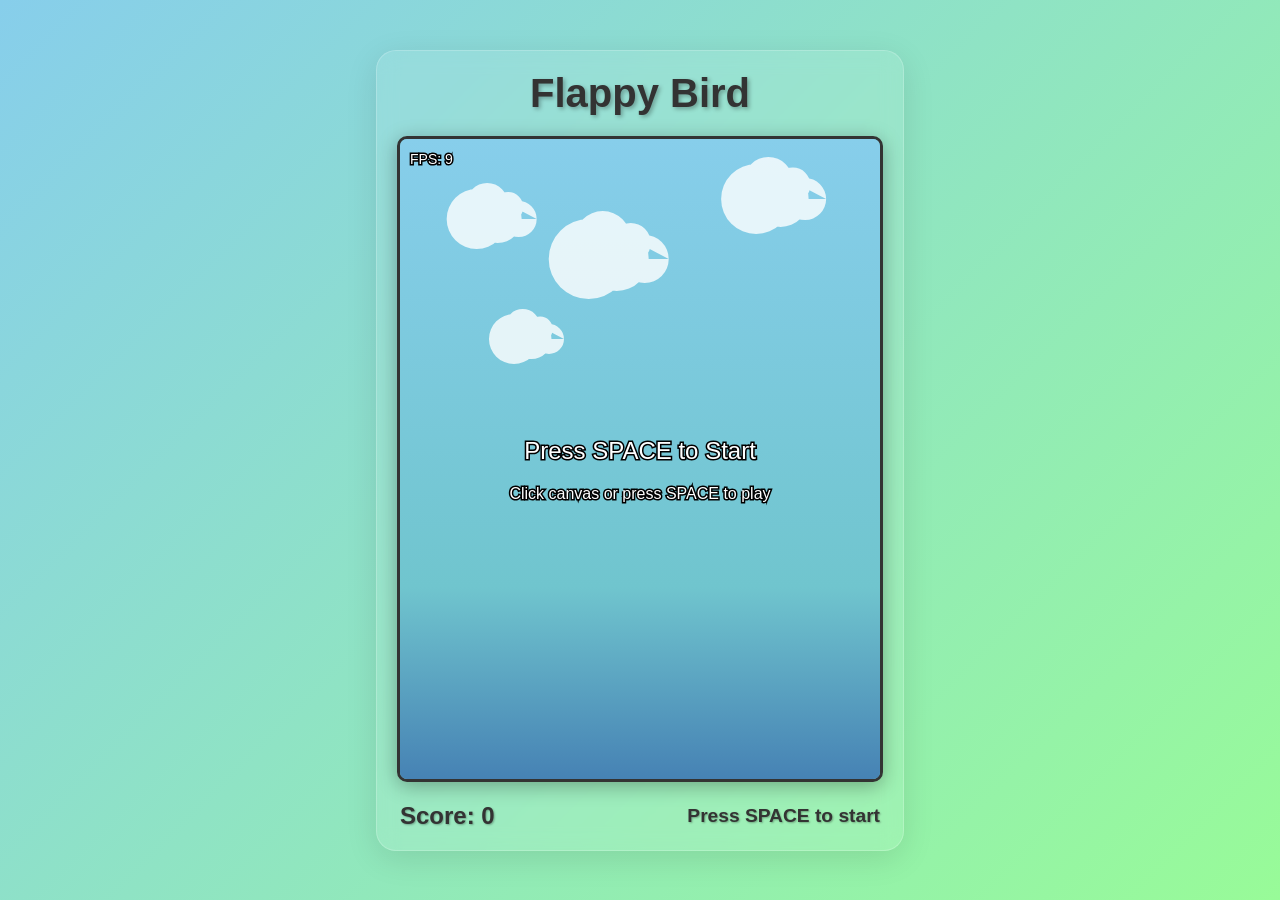
==== commit 938dd63b: "Create HTML5 Canvas game foundation with complete game loop - Add index.html with proper HTML5 struc" ====
--- a/index.html
+++ b/index.html
@@ -3,15 +3,16 @@
 <head>
     <meta charset="UTF-8">
     <meta name="viewport" content="width=device-width, initial-scale=1.0">
-    <meta http-equiv="X-UA-Compatible" content="IE=edge">
     <title>Flappy Bird Clone</title>
     <link rel="stylesheet" href="style.css">
 </head>
 <body>
     <div class="game-container">
-        <canvas id="gameCanvas" width="800" height="600"></canvas>
+        <h1>Flappy Bird</h1>
+        <canvas id="gameCanvas" width="480" height="640"></canvas>
         <div class="game-info">
-            <p>Press SPACE to jump</p>
+            <div id="score">Score: 0</div>
+            <div id="gameState">Press SPACE to start</div>
         </div>
     </div>
     <script src="game.js"></script>
--- a/style.css
+++ b/style.css
@@ -5,85 +5,87 @@
 }
 
 body {
+    font-family: 'Arial', sans-serif;
+    background: linear-gradient(135deg, #87CEEB 0%, #98FB98 100%);
+    min-height: 100vh;
     display: flex;
     justify-content: center;
     align-items: center;
-    min-height: 100vh;
-    background: linear-gradient(to bottom, #87CEEB, #98D8E8);
-    font-family: Arial, sans-serif;
     overflow: hidden;
 }
 
 .game-container {
-    display: flex;
-    flex-direction: column;
-    align-items: center;
-    gap: 20px;
+    text-align: center;
+    background: rgba(255, 255, 255, 0.1);
+    backdrop-filter: blur(10px);
+    border-radius: 20px;
     padding: 20px;
+    box-shadow: 0 8px 32px rgba(0, 0, 0, 0.1);
+    border: 1px solid rgba(255, 255, 255, 0.2);
+}
+
+h1 {
+    color: #333;
+    font-size: 2.5em;
+    margin-bottom: 20px;
+    text-shadow: 2px 2px 4px rgba(0, 0, 0, 0.3);
+    font-weight: bold;
 }
 
 #gameCanvas {
     border: 3px solid #333;
-    border-radius: 8px;
-    background: linear-gradient(to bottom, #87CEEB 0%, #87CEEB 80%, #90EE90 80%, #90EE90 100%);
-    box-shadow: 0 4px 6px rgba(0, 0, 0, 0.1), 0 1px 3px rgba(0, 0, 0, 0.08);
-    max-width: 100%;
-    height: auto;
+    border-radius: 10px;
+    background: #70C5CE;
     display: block;
+    margin: 0 auto 20px;
+    box-shadow: 0 4px 20px rgba(0, 0, 0, 0.3);
 }
 
 .game-info {
-    text-align: center;
-    color: #333;
-    font-size: 18px;
-    font-weight: bold;
-    text-shadow: 1px 1px 2px rgba(255, 255, 255, 0.8);
+    display: flex;
+    justify-content: space-between;
+    align-items: center;
+    max-width: 480px;
+    margin: 0 auto;
 }
 
-.game-info p {
-    margin: 5px 0;
+#score {
+    font-size: 1.5em;
+    font-weight: bold;
+    color: #333;
+    text-shadow: 1px 1px 2px rgba(0, 0, 0, 0.3);
 }
 
-@media (max-width: 850px) {
+#gameState {
+    font-size: 1.2em;
+    color: #333;
+    font-weight: bold;
+    text-shadow: 1px 1px 2px rgba(0, 0, 0, 0.3);
+}
+
+@media (max-width: 600px) {
+    .game-container {
+        margin: 10px;
+        padding: 15px;
+    }
+    
+    h1 {
+        font-size: 2em;
+        margin-bottom: 15px;
+    }
+    
     #gameCanvas {
         width: 100%;
-        max-width: 600px;
+        max-width: 480px;
         height: auto;
     }
     
-    .game-container {
-        padding: 10px;
+    .game-info {
+        flex-direction: column;
+        gap: 10px;
     }
     
-    .game-info {
-        font-size: 16px;
-    }
-}
-
-@media (max-width: 600px) {
-    body {
-        background: linear-gradient(to bottom, #87CEEB, #98D8E8);
-    }
-    
-    #gameCanvas {
-        width: calc(100vw - 20px);
-        height: auto;
-        border-width: 2px;
-    }
-    
-    .game-info {
-        font-size: 14px;
-    }
-}
-
-@media (orientation: landscape) and (max-height: 600px) {
-    .game-container {
-        flex-direction: row;
-        gap: 15px;
-    }
-    
-    #gameCanvas {
-        height: calc(100vh - 40px);
-        width: auto;
+    #score, #gameState {
+        font-size: 1.2em;
     }
 }
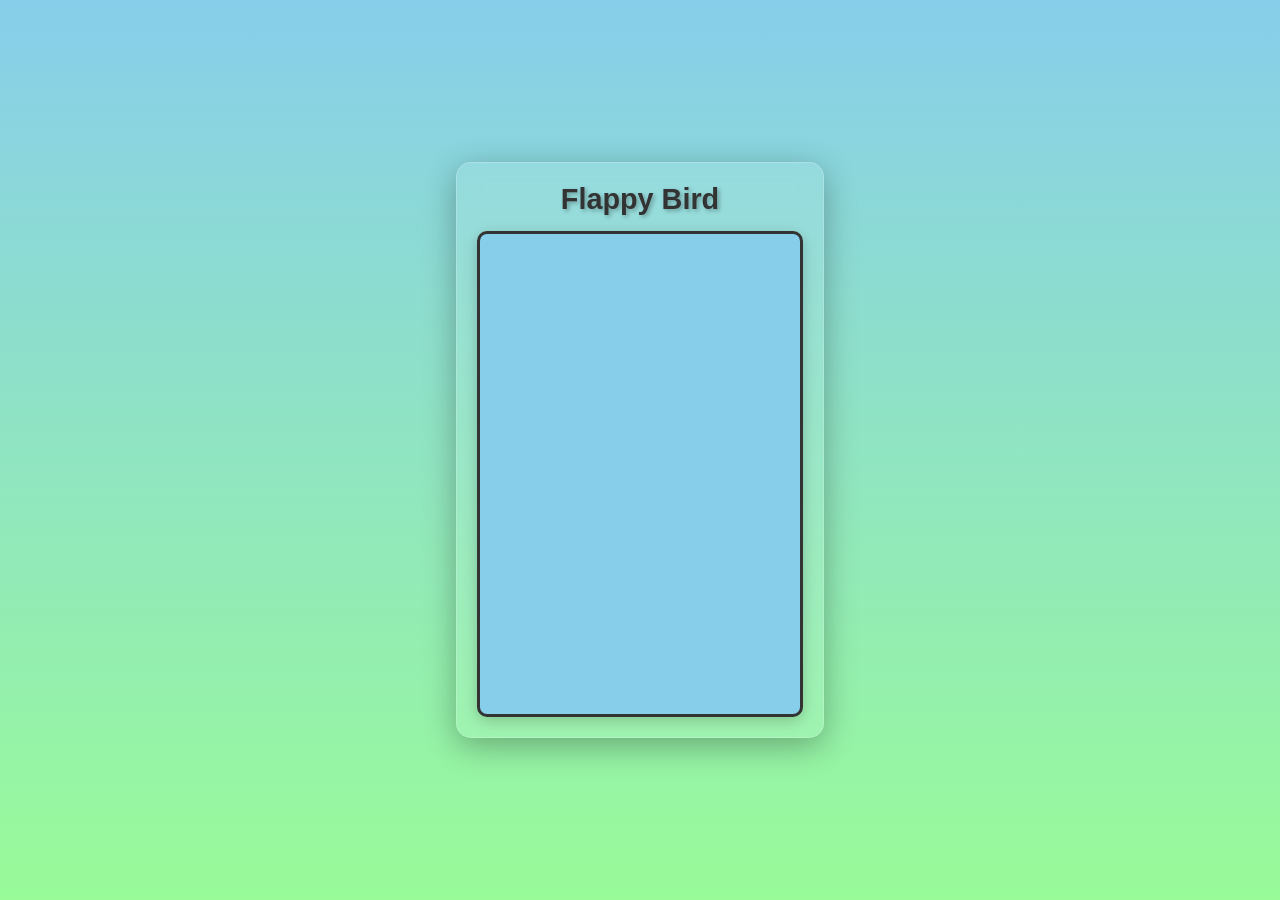
==== commit f3184592: "feat: Create HTML structure and canvas setup for Flappy Bird game - Added index.html with proper DOC" ====
--- a/index.html
+++ b/index.html
@@ -3,18 +3,70 @@
 <head>
     <meta charset="UTF-8">
     <meta name="viewport" content="width=device-width, initial-scale=1.0">
-    <title>Flappy Bird Clone</title>
-    <link rel="stylesheet" href="style.css">
+    <title>Flappy Bird Game</title>
+    <style>
+        * {
+            margin: 0;
+            padding: 0;
+            box-sizing: border-box;
+        }
+
+        body {
+            background: linear-gradient(to bottom, #87CEEB 0%, #98FB98 100%);
+            display: flex;
+            justify-content: center;
+            align-items: center;
+            min-height: 100vh;
+            font-family: 'Arial', sans-serif;
+            overflow: hidden;
+        }
+
+        .game-container {
+            background: rgba(255, 255, 255, 0.1);
+            padding: 20px;
+            border-radius: 15px;
+            box-shadow: 0 8px 32px rgba(0, 0, 0, 0.3);
+            backdrop-filter: blur(10px);
+            border: 1px solid rgba(255, 255, 255, 0.2);
+        }
+
+        #gameCanvas {
+            border: 3px solid #333;
+            border-radius: 10px;
+            background: #87CEEB;
+            display: block;
+            box-shadow: 0 4px 15px rgba(0, 0, 0, 0.2);
+        }
+
+        h1 {
+            text-align: center;
+            color: #333;
+            margin-bottom: 15px;
+            text-shadow: 2px 2px 4px rgba(0, 0, 0, 0.3);
+            font-size: 1.8em;
+        }
+
+        @media (max-width: 400px) {
+            .game-container {
+                margin: 10px;
+                padding: 15px;
+            }
+            
+            #gameCanvas {
+                width: 280px;
+                height: 420px;
+            }
+            
+            h1 {
+                font-size: 1.5em;
+            }
+        }
+    </style>
 </head>
 <body>
     <div class="game-container">
         <h1>Flappy Bird</h1>
-        <canvas id="gameCanvas" width="480" height="640"></canvas>
-        <div class="game-info">
-            <div id="score">Score: 0</div>
-            <div id="gameState">Press SPACE to start</div>
-        </div>
+        <canvas id="gameCanvas" width="320" height="480"></canvas>
     </div>
-    <script src="game.js"></script>
 </body>
 </html>
